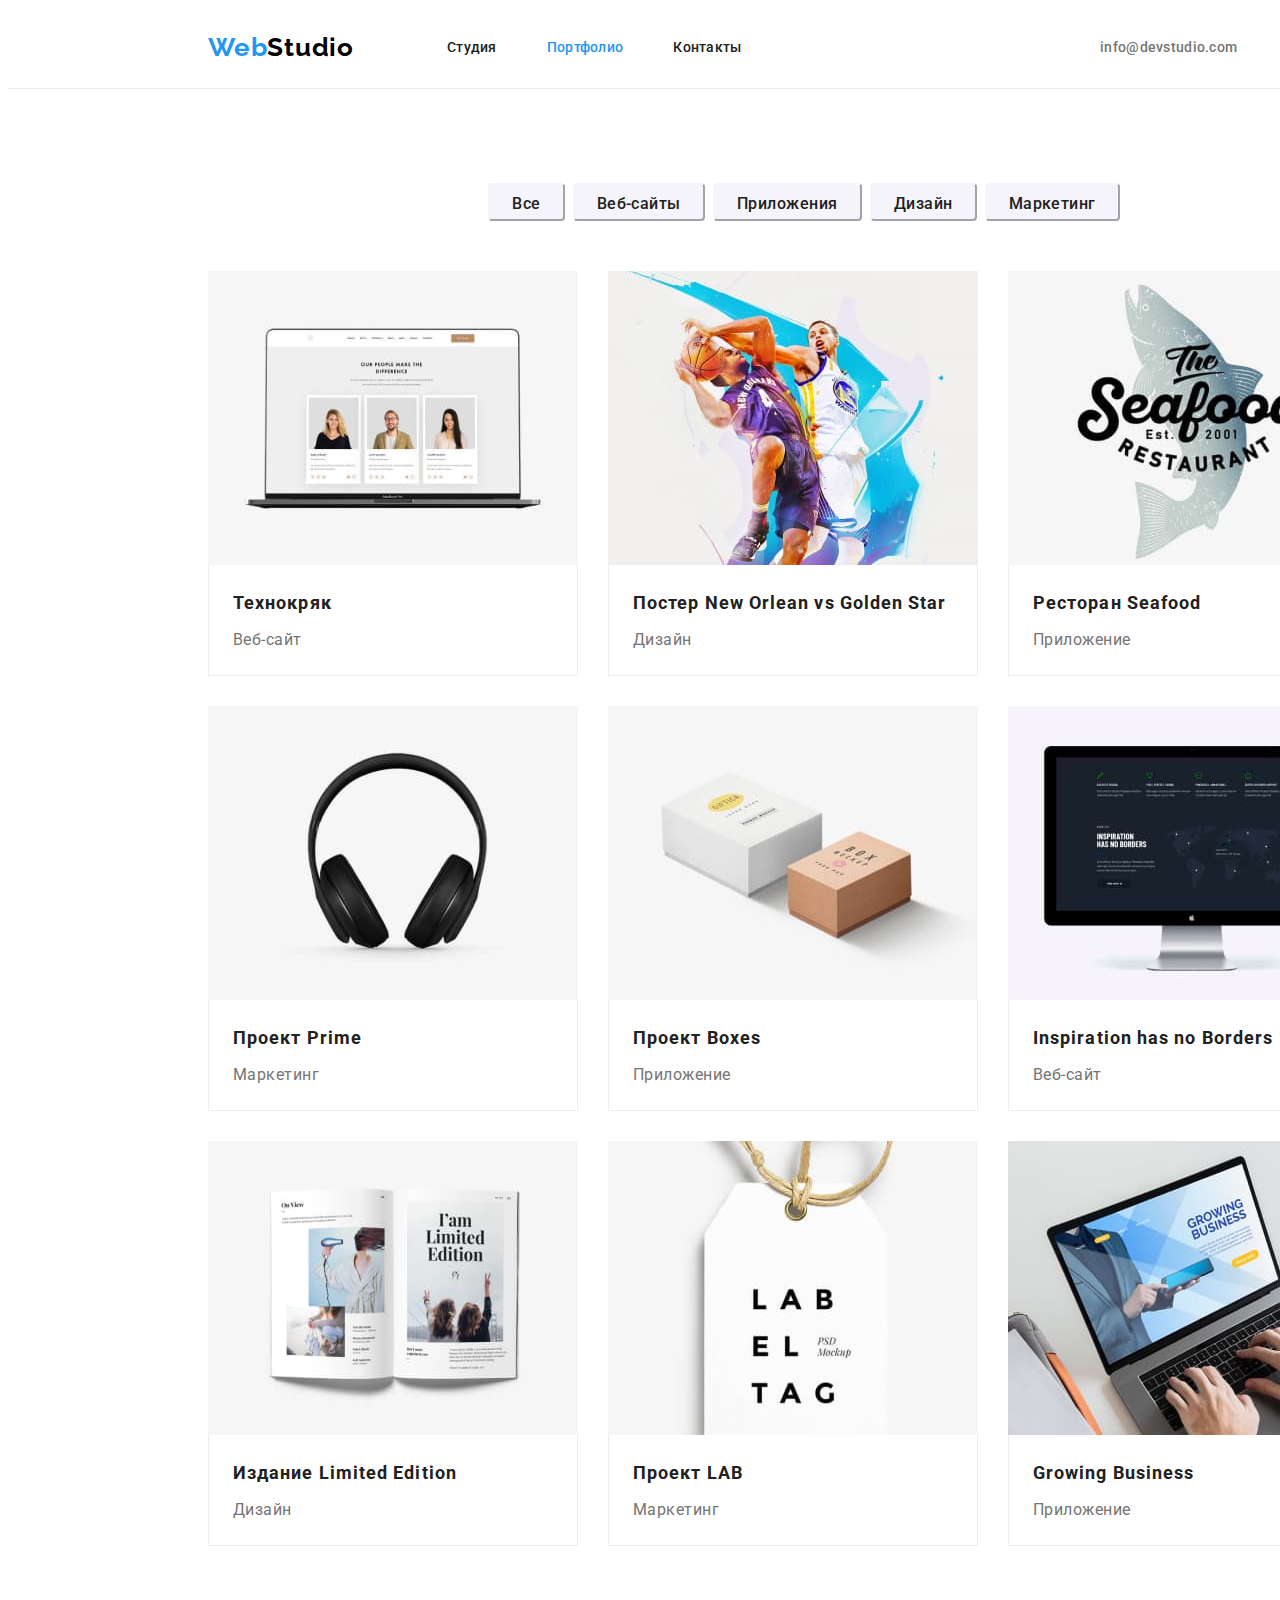
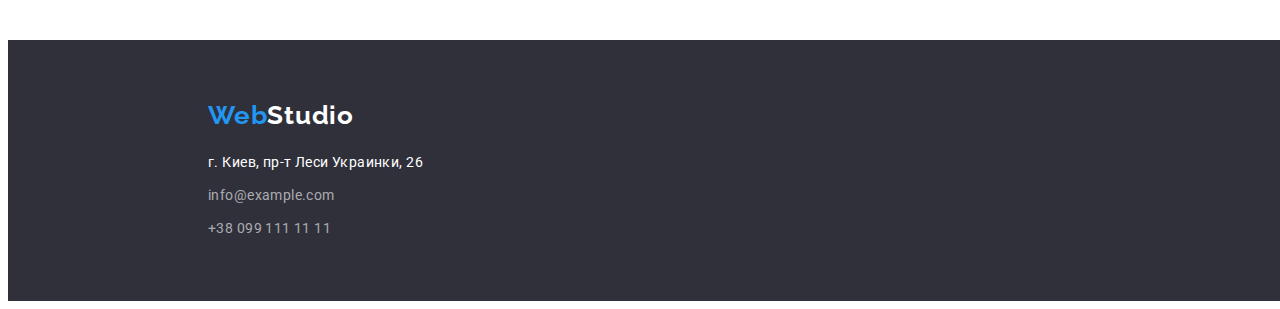
==== portfolio.html @ 2e9b2aa6 "add the work place by copy from HW3" ====
<!DOCTYPE html>
<html lang="ru">

<head>
    <meta charset="UTF-8">
    <meta http-equiv="X-UA-Compatible" content="IE=edge">
    <meta name="viewport" content="width=device-width, initial-scale=1.0">
    
    <link rel="preconnect" href="https://fonts.googleapis.com">
    <link rel="preconnect" href="https://fonts.gstatic.com" crossorigin>
    <link href="https://fonts.googleapis.com/css2?family=Raleway:ital,wght@0,700;1,700&family=Roboto:ital,wght@0,400;0,500;0,700;0,900;1,400;1,500;1,700;1,900&display=swap" rel="stylesheet">
    <link rel="stylesheet" href="https://cdnjs.cloudflare.com/ajax/libs/modern-normalize/1.1.0/modern-normalize.min.css"
        integrity="sha512-wpPYUAdjBVSE4KJnH1VR1HeZfpl1ub8YT/NKx4PuQ5NmX2tKuGu6U/JRp5y+Y8XG2tV+wKQpNHVUX03MfMFn9Q=="
        crossorigin="anonymous" referrerpolicy="no-referrer" />
    <title>portfolio.html</title>
    
    <link rel="stylesheet" href="./styles.css/styles.css">
</head>

<body>
    <!-- Шапка сайту -->
        <header class="head">
            <div class="container header">
                <nav class="nav-header">
                    <a class="logo" href="./index.html">
                        <span class="logo-color">Web</span>Studio
                    </a>
                
                    <ul class="nav-list">
                        <li class="nav-item"><a class="link" href="./index.html">Студия</a></li>
                        <li class="nav-item"><a class="link link-portfolio" href="./portfolio.html">Портфолио</a></li>
                        <li class="nav-item"><a class="link" href="">Контакты</a></li>
                    </ul>
                </nav>
                
                <ul class="contact">
                    <li class="link-item"><a class="link-contact" href="mailto:">info@devstudio.com</a></li>
                    <li class="link-item"> <a class="link-contact" href="tel:+380961111111">+38 096 111 11 11</a></li>
                </ul>
            </div>
        </header>
    <!-- основна частина документу  -->
    <main>
        <section class="section-filters">
            <h1 class="filter-title">a</h1>
            <div class="container">
                <ul class="button-list">
                <li class="btn-item"><button class="filter-button" type="button">Все</button></li>
                <li class="btn-item"><button class="filter-button" type="button">Веб-сайты</button></li>
                <li class="btn-item"><button class="filter-button" type="button">Приложения</button></li>
                <li class="btn-item"><button class="filter-button" type="button">Дизайн</button></li>
                <li class="btn-item"><button class="filter-button" type="button">Маркетинг</button></li>
            </ul>
            <ul class="portfolio-list">
                <li class="pl-item">
                    <img class="no-gap" src="./images/portfolio/img_1.jpg" alt="Технокряк" width="370">
                   <div class="description">
                        <h2 class="pl-title">Технокряк</h2>
                        <p class="portfolio-text">Веб-сайт</p>
                   </div>
                </li>
                <li class="pl-item">
                    <img class="no-gap" src="./images/portfolio/img_2.jpg" alt="Постер New Orlean vs Golden Star" width="370">
                    <div class="description">
                        <h2 class="pl-title">Постер New Orlean vs Golden Star</h2>
                        <p class="portfolio-text">Дизайн</p>
                    </div>
                </li>
                <li class="pl-item">
                    <img class="no-gap" src="./images/portfolio/img_3.jpg" alt="Ресторан Seafood" width="370">
                   <div class="description">
                        <h2 class="pl-title">Ресторан Seafood</h2>
                        <p class="portfolio-text">Приложение</p>
                   </div>
                </li>
                <li class="pl-item">
                    <img class="no-gap" src="./images/portfolio/img_4.jpg" alt="Проект Prime" width="370">
                    <div class="description">
                        <h2 class="pl-title">Проект Prime</h2>
                        <p class="portfolio-text">Маркетинг</p>
                    </div>
                </li>
                <li class="pl-item">
                    <img class="no-gap" src="./images/portfolio/img_5.jpg" alt="Проект Boxes" width="370">
                    <div class="description">
                        <h2 class="pl-title">Проект Boxes</h2>
                        <p class="portfolio-text">Приложение</p>
                    </div>
                </li>
                <li class="pl-item">
                    <img class="no-gap" src="./images/portfolio/img_6.jpg" alt="Inspiration has no Borders" width="370">
                    <div class="description">
                        <h2 class="pl-title">Inspiration has no Borders</h2>
                        <p class="portfolio-text">Веб-сайт</p>
                    </div>
                </li>
                <li class="pl-item">
                    <img class="no-gap" src="./images/portfolio/img_7.jpg" alt="Издание Limited Edition" width="370">
                    <div class="description">
                        <h2 class="pl-title">Издание Limited Edition</h2>
                        <p class="portfolio-text">Дизайн</p>
                    </div>
                </li>
                <li class="pl-item">
                    <img class="no-gap" src="./images/portfolio/img_8.jpg" alt="Проект LAB" width="370">
                    <div class="description">
                        <h2 class="pl-title">Проект LAB</h2>
                        <p class="portfolio-text">Маркетинг</p>
                    </div>
                </li>
                <li class="pl-item">
                    <img class="no-gap" src="./images/portfolio/img_9.jpg" alt="Growing Business" width="370">
                    <div class="description">
                        <h2 class="pl-title">Growing Business</h2>
                        <p class="portfolio-text">Приложение</p>
                    </div>
                </li>
            </ul>
        </div>
        </section>

    </main>

    <!-- footer -->
    <footer class="footer">
        <div class="container">
            <a class="logo-footer" href="./index.html">
                <span class="logo-color">Web</span>Studio
            </a>
            <address class="footer-address">
                <ul class="footer-list">
                    <li class="adr-item"> <a class="address-link" href="">г. Киев, пр-т Леси Украинки, 26</a> </li>
                    <li class="contact-atribute adr-item"> <a class="address-link" href="mailto:info@devstudio.com">info@example.com</a>
                    </li>
                    <li class="contact-atribute adr-item"> <a class="address-link" href="tel:+380991111111">+38 099 111 11 11</a> </li>
                </ul>
            </address>
        </div>
    </footer>

</body>

</html>
---- styles.css/styles.css ----
:root {
  --main-color: #212121;
  --second-color: #757575;
  --hover-color: #2196f3;
  --footer-text-color: #ffffff;
  --between-list-margin: 30px;
  --between-section-margin: 94px;
}
body {
  background-color: #ffffff;
  color: var(--main-color);
  font-family: 'Roboto', sans-serif;
  text-decoration: none;
  width: 1600px;
}

h1,
h2,
h3,
h4,
h5,
h6,
p {
  margin: 0;
}
ul {
  margin: 0;
  padding: 0;
}
.no-gap {
  display: block;
}
/* header */
.container {
  width: 1200px;
  padding-left: 15px;
  padding-right: 15px;
  margin: 0 auto;
  /* outline: 2px solid red; */
}
/* .logo.link.link-contact {
  display: block;
  flex-direction: row;
  justify-content: space-between;
} */
/* .header-list {
  display: flex;
} */
.header {
  display: flex;
  flex-direction: row;
  align-items: center;
}
.head {
  border-bottom: 1px solid #ececec;
}
.logo {
  /* display: inline-block; */
  font-weight: 700;
  color: #000000;
  font-size: 26px;
  line-height: 1.19;
  font-family: 'Raleway', sans-serif;
  text-decoration: none;
  letter-spacing: 0.03em;
  margin-right: 93px;
  padding-top: 24px;
  padding-bottom: 25px;
}
.logo-color {
  color: var(--hover-color);
}
.nav-list {
  display: flex;
}
.nav-list > .nav-item:nth-child(-n + 2) {
  margin-right: 50px;
}

.nav-header {
  display: flex;
  align-items: center;
}
.contact {
  margin-left: auto;
}

.nav-list,
.contact {
  display: inline-flex;

  font-size: 14px;
  line-height: 1.14;
  font-weight: 500;
  list-style-type: none;
  letter-spacing: 0.02em;
}
.link {
  color: var(--main-color);
  text-decoration: none;
  padding-top: 32px;
  padding-bottom: 32px;
}
.link-studio {
  color: var(--hover-color);
}
.link-portfolio {
  color: var(--hover-color);
}

.link-contact {
  display: inline-block;
  color: var(--second-color);
  text-decoration: none;
}
.contact > .link-item:nth-child(1) {
  margin-right: 50px;
}
.link:hover,
.link-contact:hover,
.link:focus,
.link-contact:focus {
  color: var(--hover-color);
}

/* body studio */
.hero {
  background-color: #2f303a;
  text-align: center;
  padding-top: 200px;
  padding-bottom: 200px;
}
.hero-title {
  color: var(--footer-text-color);
  font-size: 44px;
  line-height: 1.36;
  font-weight: 900;
  letter-spacing: 0.06em;
  text-transform: uppercase;
  max-width: 696px;
  margin-left: auto;
  margin-right: auto;
}
.hero-button {
  /* display: inline-block; */
  margin-top: 30px;
  background: #2196f3;
  border-color: #2196f3;
  border-radius: 4px;
  color: var(--footer-text-color);
  font-family: inherit;
  font-size: 16px;
  line-height: 1.88;
  font-weight: 700;
  letter-spacing: 0.06em;
  min-width: 200px;
  min-height: 50px;
  padding: 10px, 32px;
  cursor: pointer;
}
.hero-button:hover,
.hero-button:focus {
  background: #188ce8;
}
.section-list {
  list-style-type: none;
  display: flex;
}

.section-pluses {
  padding-top: var(--between-section-margin);
}
/* .pluses {
  display: flex;
  flex-direction: row;
} */
/* .section-list > li {
  width: 270px;
} */
.section-list > li:nth-child(-n + 3) {
  margin-right: var(--between-list-margin);
}
.section-pluses .pluses-title {
  font-size: 14px;
  line-height: 1.17;
  font-weight: 700;
  letter-spacing: 0.03em;
  text-transform: uppercase;
}
.pluses-text {
  font-size: 14px;
  line-height: 1.71;
  margin-top: 10px;
  max-width: 270px;
  min-height: 75px;
}
.section-pluses .pluses-text {
  color: var(--second-color);
  line-height: 1.71;
  letter-spacing: 0.03em;
}
.section-wtd {
  padding-top: var(--between-section-margin);
  padding-bottom: var(--between-section-margin);
}
.section-title {
  /* padding-top: var(--between-section-margin); */
  font-size: 36px;
  line-height: 1.17;
  font-weight: 700;
  text-align: center;
}
.wtd-list {
  display: flex;
  list-style-type: none;
  margin-top: 50px;
}
.wtd-list > .wtd-item:nth-child(-n + 2) {
  margin-right: var(--between-list-margin);
}

.footer-list {
  list-style-type: none;
}
.section-team {
  background: #f5f4fa;
  padding-top: var(--between-section-margin);
  padding-bottom: var(--between-section-margin);
  flex-wrap: nowrap;
}
.section-team .team-item {
  background: #ffffff;
  box-shadow: 0px 1px 3px rgba(0, 0, 0, 0.12), 0px 1px 1px rgba(0, 0, 0, 0.14),
    0px 2px 1px rgba(0, 0, 0, 0.2);
  border-radius: 0px 0px 4px 4px;
}

.team-list {
  display: flex;
  margin-top: 50px;
  list-style-type: none;
  /* display: inline-block; */
  /* margin-left: 0;
  margin-right: 0; */
  /* padding-bottom: 94px; */
  /* justify-content: center; */
}
/* .team-list:first-child {
  padding-left: 215px;
} */
.team-item {
  /* margin-right: var(--between-list-margin); */
  flex-basis: calc(100% / 4);
  text-align: center;
}
.team-item:nth-child(-n + 3) {
  margin-right: var(--between-list-margin);
}
.team-title {
  margin-top: 30px;
}
.team-text {
  margin-top: 10px;
  padding-bottom: 30px;
}
.team-list .team-title {
  color: var(--main-color);
  font-size: 16px;
  line-height: 1.19;
  font-weight: 500;
}
.team-list .team-text {
  color: var(--second-color);
  font-size: 16px;
  line-height: 1.19;
}

/* body portfolio */
.filter-title {
  position: absolute;
  width: 1px;
  height: 1px;
  margin: -1px;
  border: 0;
  padding: 0;

  white-space: nowrap;
  clip-path: inset(100%);
  clip: rect(0 0 0 0);
  overflow: hidden;
}

.section-filters {
  padding-top: var(--between-section-margin);
  padding-bottom: var(--between-section-margin);
  list-style-type: none;
}
.button-list {
  display: flex;
  list-style-type: none;
  justify-content: center;
  margin-right: 8px;
}
.btn-item {
  display: flex;
  margin-right: 8px;
  border: none;
  outline: none;
}
.button-list > .btn-item:last-child {
  margin-right: 0px;
}
.button-list .portfolio-list {
  list-style-type: none;
}
.filter-button {
  background: #f5f4fa;
  border-color: #f5f4fa;
  font-family: inherit;
  font-size: 16px;
  line-height: 1.63;
  font-weight: 500;
  letter-spacing: 0.03em;
  color: var(--main-color);
  border-radius: 4px;
  cursor: pointer;
  padding: 6px 22px;
  max-height: 38px;
}
.filter-button:hover,
.filter-button:focus {
  background: var(--hover-color);
  color: var(--footer-text-color);
}
.portfolio-list {
  margin-top: 50px;
  display: flex;
  flex-direction: row;
  flex-wrap: wrap;
  flex-basis: calc(100% / 3 - 30px);
  list-style-type: none;
}
.pl-item {
  margin-right: var(--between-list-margin);
  /* outline: 1px solid #eeeeee; */
  margin-bottom: var(--between-list-margin);
}
.portfolio-list > .pl-item:nth-child(3n + 3) {
  margin-right: 0;
}
.portfolio-list > .pl-item:nth-last-child(-n + 3) {
  margin-bottom: 0;
}
.pl-title {
  color: var(--main-color);
  font-size: 18px;
  line-height: 2;
  font-weight: 700;
  letter-spacing: 0.06em;
  padding-top: 20px;
}
.portfolio-text {
  color: var(--second-color);
  font-size: 16px;
  line-height: 1.88;
  letter-spacing: 0.03em;
  margin-top: 4px;
  padding-bottom: 20px;
}
.pl-title,
.portfolio-text {
  padding-left: 24px;
  padding-right: 24px;
}
.description {
  border: 1px solid #eeeeee;
  border-top: none;
}
/* footer */
.footer {
  background-color: #2f303a;
}
.footer-address {
  margin-top: 20px;
}
.logo-footer {
  display: inline-block;
  font-weight: 700;
  color: var(--footer-text-color);
  font-size: 26px;
  line-height: 1.19;
  font-family: 'Raleway', sans-serif;
  text-decoration: none;
  letter-spacing: 0.03em;
  padding-top: 60px;
}
.address-link {
  /* color: var(--main-color); */
  color: var(--footer-text-color);
  text-decoration: none;
  font-style: normal;
  font-size: 14px;
  line-height: 1.71;
  letter-spacing: 0.03em;
}
.contact-atribute .address-link {
  text-decoration: none;
  /* color: var(--main-color); */
  color: rgba(255, 255, 255, 0.6);
  font-size: 14px;
  line-height: 1.71;
  letter-spacing: 0.03em;
}
.adr-item:nth-child(-n + 2) {
  margin-bottom: 9px;
}
.footer-list > .adr-item:last-child {
  padding-bottom: 60px;
}
.address-link:hover,
.address-link:focus {
  color: var(--hover-color);
}
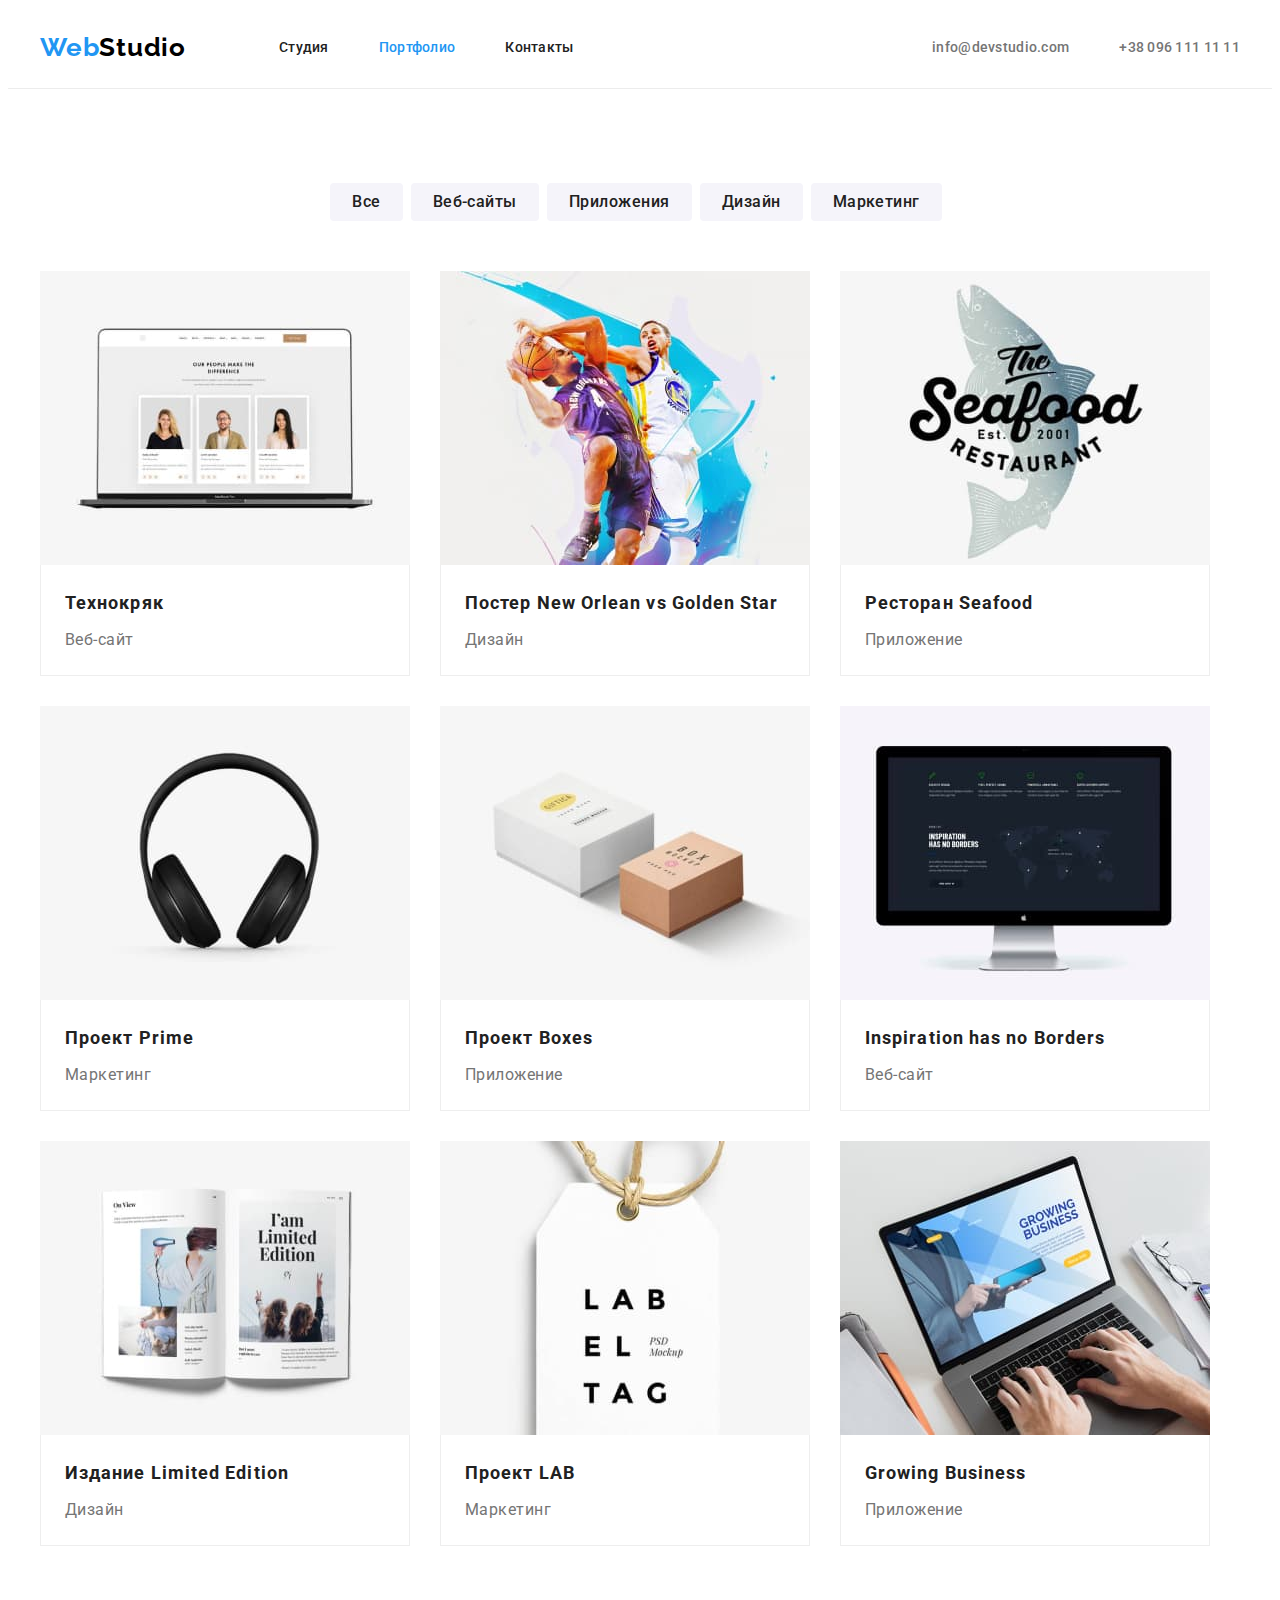
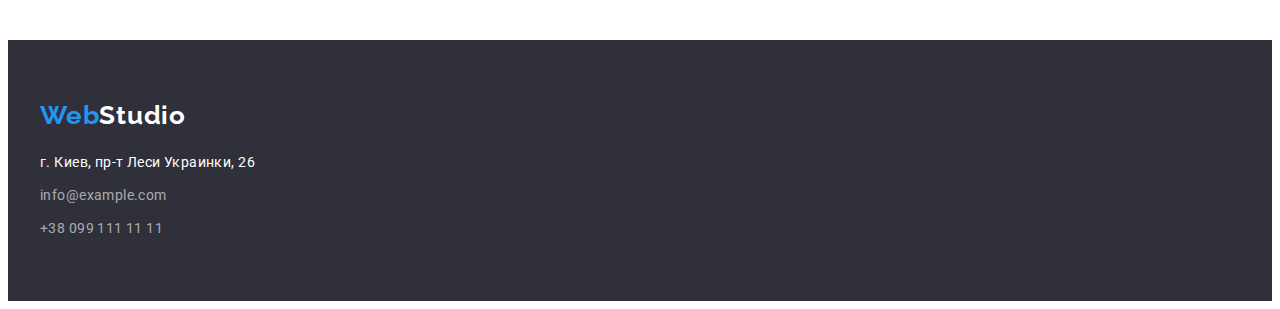
==== commit 72ec7dcc: "правки згідно зауважень ментора по роботі 3" ====
--- a/portfolio.html
+++ b/portfolio.html
@@ -54,63 +54,63 @@
             <ul class="portfolio-list">
                 <li class="pl-item">
                     <img class="no-gap" src="./images/portfolio/img_1.jpg" alt="Технокряк" width="370">
-                   <div class="description">
+                   <div class="pl-description">
                         <h2 class="pl-title">Технокряк</h2>
                         <p class="portfolio-text">Веб-сайт</p>
                    </div>
                 </li>
                 <li class="pl-item">
                     <img class="no-gap" src="./images/portfolio/img_2.jpg" alt="Постер New Orlean vs Golden Star" width="370">
-                    <div class="description">
+                    <div class="pl-description">
                         <h2 class="pl-title">Постер New Orlean vs Golden Star</h2>
                         <p class="portfolio-text">Дизайн</p>
                     </div>
                 </li>
                 <li class="pl-item">
                     <img class="no-gap" src="./images/portfolio/img_3.jpg" alt="Ресторан Seafood" width="370">
-                   <div class="description">
+                   <div class="pl-description">
                         <h2 class="pl-title">Ресторан Seafood</h2>
                         <p class="portfolio-text">Приложение</p>
                    </div>
                 </li>
                 <li class="pl-item">
                     <img class="no-gap" src="./images/portfolio/img_4.jpg" alt="Проект Prime" width="370">
-                    <div class="description">
+                    <div class="pl-description">
                         <h2 class="pl-title">Проект Prime</h2>
                         <p class="portfolio-text">Маркетинг</p>
                     </div>
                 </li>
                 <li class="pl-item">
                     <img class="no-gap" src="./images/portfolio/img_5.jpg" alt="Проект Boxes" width="370">
-                    <div class="description">
+                    <div class="pl-description">
                         <h2 class="pl-title">Проект Boxes</h2>
                         <p class="portfolio-text">Приложение</p>
                     </div>
                 </li>
                 <li class="pl-item">
                     <img class="no-gap" src="./images/portfolio/img_6.jpg" alt="Inspiration has no Borders" width="370">
-                    <div class="description">
+                    <div class="pl-description">
                         <h2 class="pl-title">Inspiration has no Borders</h2>
                         <p class="portfolio-text">Веб-сайт</p>
                     </div>
                 </li>
                 <li class="pl-item">
                     <img class="no-gap" src="./images/portfolio/img_7.jpg" alt="Издание Limited Edition" width="370">
-                    <div class="description">
+                    <div class="pl-description">
                         <h2 class="pl-title">Издание Limited Edition</h2>
                         <p class="portfolio-text">Дизайн</p>
                     </div>
                 </li>
                 <li class="pl-item">
                     <img class="no-gap" src="./images/portfolio/img_8.jpg" alt="Проект LAB" width="370">
-                    <div class="description">
+                    <div class="pl-description">
                         <h2 class="pl-title">Проект LAB</h2>
                         <p class="portfolio-text">Маркетинг</p>
                     </div>
                 </li>
                 <li class="pl-item">
                     <img class="no-gap" src="./images/portfolio/img_9.jpg" alt="Growing Business" width="370">
-                    <div class="description">
+                    <div class="pl-description">
                         <h2 class="pl-title">Growing Business</h2>
                         <p class="portfolio-text">Приложение</p>
                     </div>
--- a/styles.css/styles.css
+++ b/styles.css/styles.css
@@ -11,7 +11,6 @@
   color: var(--main-color);
   font-family: 'Roboto', sans-serif;
   text-decoration: none;
-  width: 1600px;
 }
 
 h1,
@@ -143,6 +142,7 @@
 }
 .hero-button {
   /* display: inline-block; */
+  border: none;
   margin-top: 30px;
   background: #2196f3;
   border-color: #2196f3;
@@ -256,12 +256,15 @@
 .team-item:nth-child(-n + 3) {
   margin-right: var(--between-list-margin);
 }
-.team-title {
-  margin-top: 30px;
-}
+.team-description {
+  padding-top: 30px;
+  padding-bottom: 30px;
+}
+/* .team-title {
+
+} */
 .team-text {
   margin-top: 10px;
-  padding-bottom: 30px;
 }
 .team-list .team-title {
   color: var(--main-color);
@@ -315,7 +318,7 @@
 }
 .filter-button {
   background: #f5f4fa;
-  border-color: #f5f4fa;
+  border: none;
   font-family: inherit;
   font-size: 16px;
   line-height: 1.63;
@@ -357,7 +360,6 @@
   line-height: 2;
   font-weight: 700;
   letter-spacing: 0.06em;
-  padding-top: 20px;
 }
 .portfolio-text {
   color: var(--second-color);
@@ -365,20 +367,22 @@
   line-height: 1.88;
   letter-spacing: 0.03em;
   margin-top: 4px;
-  padding-bottom: 20px;
-}
-.pl-title,
+}
+/* .pl-title,
 .portfolio-text {
   padding-left: 24px;
   padding-right: 24px;
-}
-.description {
+} */
+.pl-description {
+  padding: 20px 24px;
   border: 1px solid #eeeeee;
   border-top: none;
 }
 /* footer */
 .footer {
   background-color: #2f303a;
+  padding-top: 60px;
+  padding-bottom: 60px;
 }
 .footer-address {
   margin-top: 20px;
@@ -392,7 +396,6 @@
   font-family: 'Raleway', sans-serif;
   text-decoration: none;
   letter-spacing: 0.03em;
-  padding-top: 60px;
 }
 .address-link {
   /* color: var(--main-color); */
@@ -414,9 +417,9 @@
 .adr-item:nth-child(-n + 2) {
   margin-bottom: 9px;
 }
-.footer-list > .adr-item:last-child {
-  padding-bottom: 60px;
-}
+/* .footer-list > .adr-item:last-child {
+  
+} */
 .address-link:hover,
 .address-link:focus {
   color: var(--hover-color);
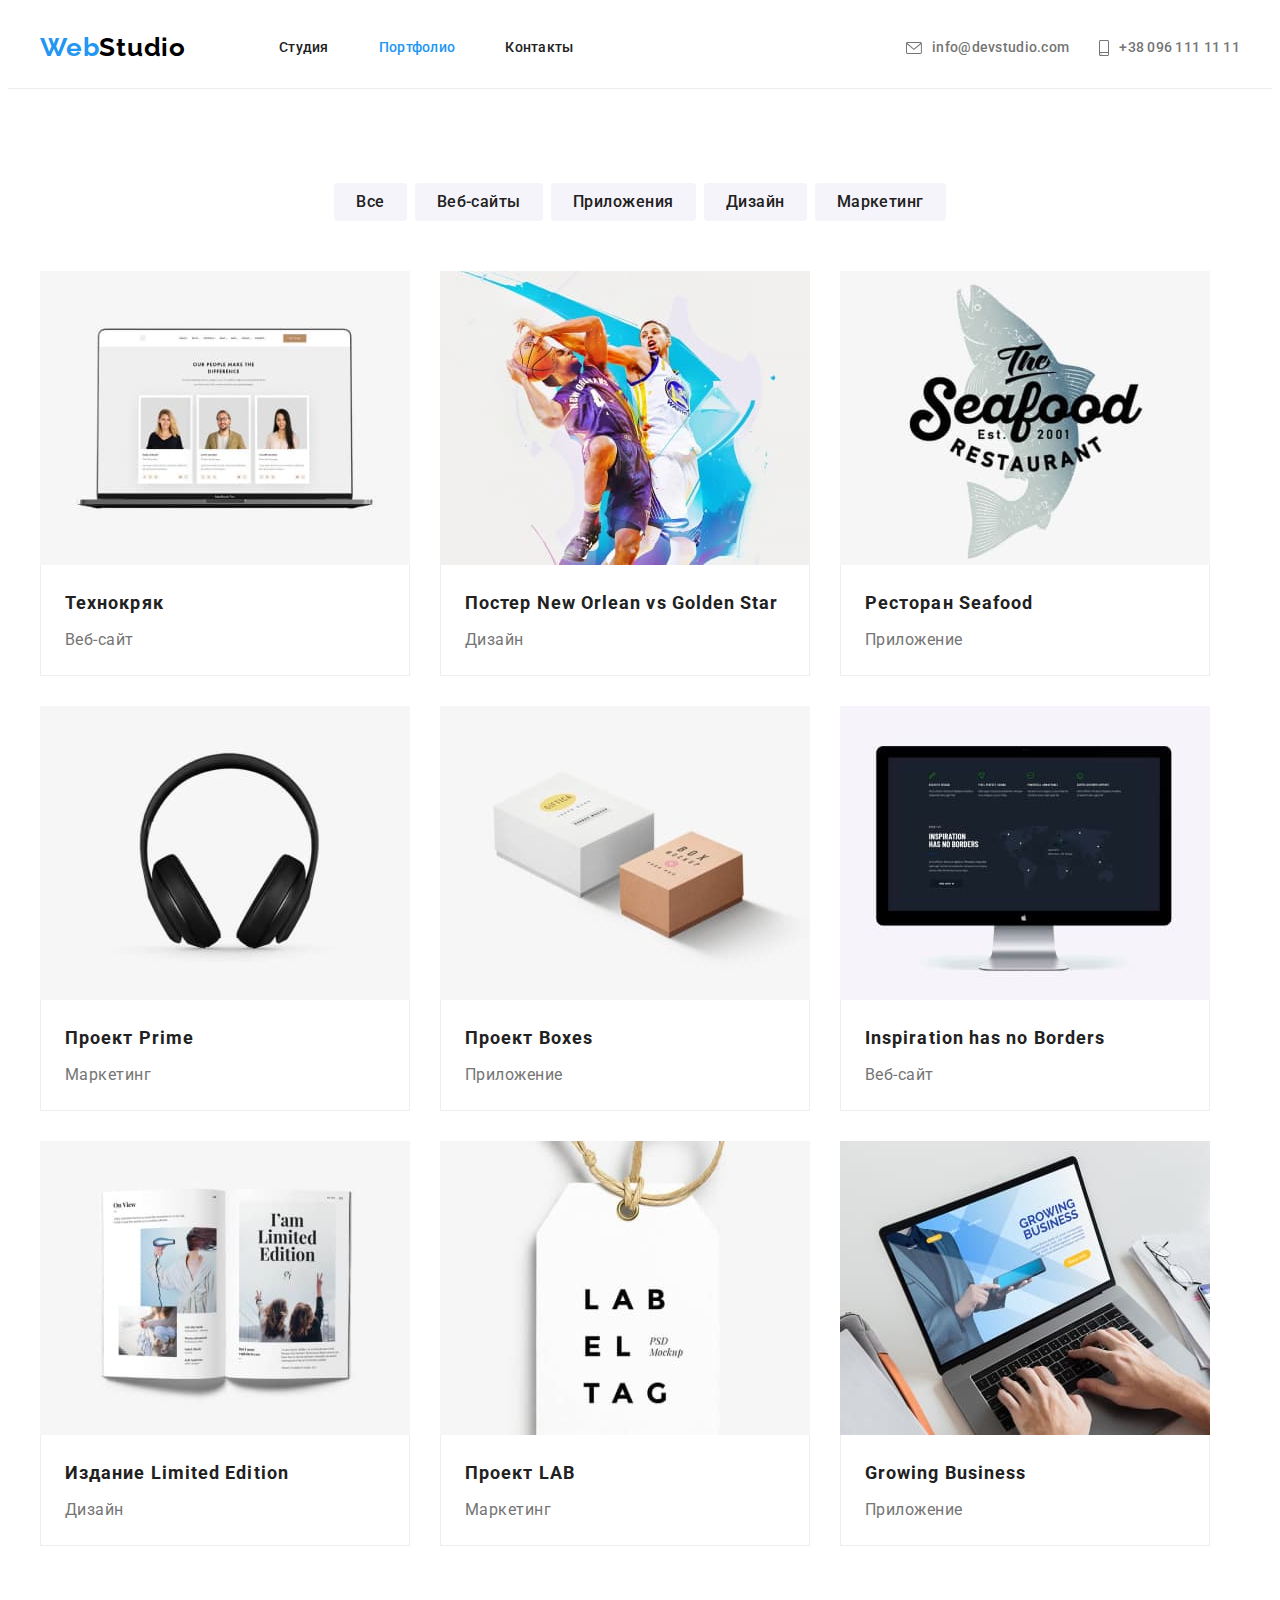
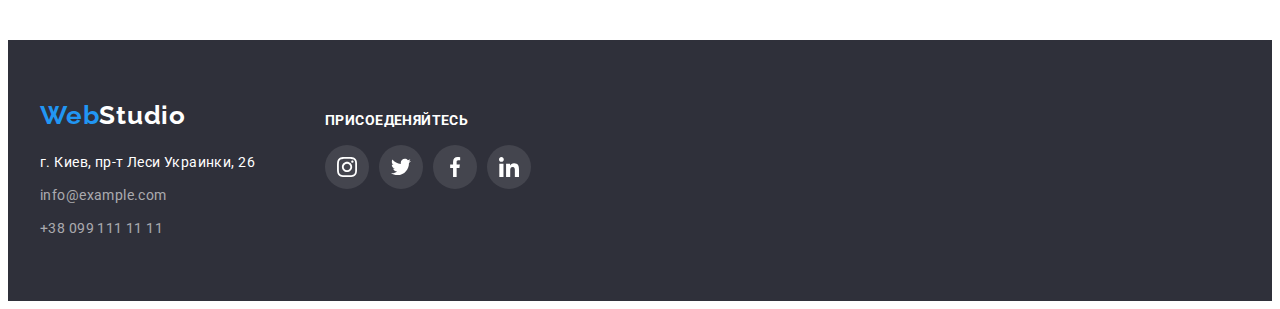
==== commit 2b6d0159: "make same header footer for portfolio page" ====
--- a/portfolio.html
+++ b/portfolio.html
@@ -33,10 +33,26 @@
                     </ul>
                 </nav>
                 
-                <ul class="contact">
-                    <li class="link-item"><a class="link-contact" href="mailto:">info@devstudio.com</a></li>
-                    <li class="link-item"> <a class="link-contact" href="tel:+380961111111">+38 096 111 11 11</a></li>
-                </ul>
+            <ul class="contact">
+                <li class="link-item">
+            
+                    <a class="link-contact" href="mailto:info@devstudio.com">
+                        <svg class="icon-contact" width="16px" height="12px">
+                            <use href="./images/icons.svg#icon-envelope"></use>
+                        </svg>
+                        info@devstudio.com</a>
+            
+                </li>
+            
+                <li class="link-item">
+            
+                    <a class="link-contact" href="tel:+380961111111">
+                        <svg class="icon-contact" width="10px" height="16px">
+                            <use href="./images/icons.svg#icon-smartphone"></use>
+                        </svg>
+                        +38 096 111 11 11</a>
+                </li>
+            </ul>
             </div>
         </header>
     <!-- основна частина документу  -->
@@ -123,18 +139,57 @@
 
     <!-- footer -->
     <footer class="footer">
-        <div class="container">
-            <a class="logo-footer" href="./index.html">
-                <span class="logo-color">Web</span>Studio
-            </a>
-            <address class="footer-address">
-                <ul class="footer-list">
-                    <li class="adr-item"> <a class="address-link" href="">г. Киев, пр-т Леси Украинки, 26</a> </li>
-                    <li class="contact-atribute adr-item"> <a class="address-link" href="mailto:info@devstudio.com">info@example.com</a>
+        <div class="container footer-joinus">
+    
+            <div class="left-block">
+                <a class="logo-footer" href="./index.html">
+                    <span class="logo-color">Web</span>Studio
+                </a>
+                <address class="footer-address">
+                    <ul class="footer-list">
+                        <li class="adr-item"> <a class="address-link" href="">г. Киев, пр-т Леси Украинки, 26</a> </li>
+                        <li class="contact-atribute adr-item"> <a class="address-link"
+                                href="mailto:info@devstudio.com">info@example.com</a></li>
+                        <li class="contact-atribute adr-item"> <a class="address-link" href="tel:+380991111111">+38 099 111
+                                11 11</a>
+                        </li>
+                    </ul>
+                </address>
+            </div>
+    
+            <div class="joinus">
+                <h3 class="joinus-title">Присоеденяйтесь</h3>
+                <ul class="social-ftr-list">
+                    <li class="social-ftr-item">
+                        <button class="social-ftr-btn">
+                            <svg class="icon-ftr-social" width="20px" height="20px">
+                                <use href="./images/icons.svg#icon-instagram"></use>
+                            </svg>
+                        </button>
                     </li>
-                    <li class="contact-atribute adr-item"> <a class="address-link" href="tel:+380991111111">+38 099 111 11 11</a> </li>
+                    <li class="social-ftr-item">
+                        <button class="social-ftr-btn">
+                            <svg class="icon-ftr-social" width="20px" height="20px">
+                                <use href="./images/icons.svg#icon-twitter"></use>
+                            </svg>
+                        </button>
+                    </li>
+                    <li class="social-ftr-item">
+                        <button class="social-ftr-btn">
+                            <svg class="icon-ftr-social" width="20px" height="20px">
+                                <use href="./images/icons.svg#icon-facebook"></use>
+                            </svg>
+                        </button>
+                    </li>
+                    <li class="social-ftr-item">
+                        <button class="social-ftr-btn">
+                            <svg class="icon-ftr-social" width="20px" height="20px">
+                                <use href="./images/icons.svg#icon-linkedin"></use>
+                            </svg>
+                        </button>
+                    </li>
                 </ul>
-            </address>
+            </div>
         </div>
     </footer>
 
--- a/styles.css/styles.css
+++ b/styles.css/styles.css
@@ -3,6 +3,7 @@
   --second-color: #757575;
   --hover-color: #2196f3;
   --footer-text-color: #ffffff;
+  --social-icon-color: #afb1b8;
   --between-list-margin: 30px;
   --between-section-margin: 94px;
 }
@@ -108,12 +109,13 @@
 }
 
 .link-contact {
-  display: inline-block;
+  display: inline-flex;
   color: var(--second-color);
   text-decoration: none;
+  align-items: center;
 }
 .contact > .link-item:nth-child(1) {
-  margin-right: 50px;
+  margin-right: 30px;
 }
 .link:hover,
 .link-contact:hover,
@@ -121,13 +123,32 @@
 .link-contact:focus {
   color: var(--hover-color);
 }
-
+.icon-contact:hover {
+  fill: var(--hover-color);
+}
+.link-item {
+  content: '';
+  display: inline-flex;
+}
+.icon-contact {
+  content: '';
+  fill: currentColor;
+
+  display: inline-flex;
+  margin-right: 10px;
+}
 /* body studio */
 .hero {
-  background-color: #2f303a;
+  background-color: #c4c4c4;
   text-align: center;
   padding-top: 200px;
   padding-bottom: 200px;
+  background-image: linear-gradient(to right, rgba(47, 48, 58, 0.4), rgba(47, 48, 58, 0.4)),
+    url(../images/hero/hero-img.jpg);
+  min-height: 600px;
+  max-width: 1600px;
+  margin-left: auto;
+  margin-right: auto;
 }
 .hero-title {
   color: var(--footer-text-color);
@@ -157,6 +178,7 @@
   min-height: 50px;
   padding: 10px, 32px;
   cursor: pointer;
+  box-shadow: 0px, 4px rgba(0, 0, 0, 0.15);
 }
 .hero-button:hover,
 .hero-button:focus {
@@ -166,17 +188,23 @@
   list-style-type: none;
   display: flex;
 }
-
+.pluses-icon-bg {
+  border: none;
+  background-color: #f5f4fa;
+  border-radius: 4px;
+  height: 120px;
+  width: 270px;
+}
+.icon-pluses {
+  content: '';
+  margin: 25px 100px;
+}
 .section-pluses {
   padding-top: var(--between-section-margin);
 }
-/* .pluses {
-  display: flex;
-  flex-direction: row;
-} */
-/* .section-list > li {
-  width: 270px;
-} */
+.pluses-title {
+  margin-top: 50px;
+}
 .section-list > li:nth-child(-n + 3) {
   margin-right: var(--between-list-margin);
 }
@@ -277,7 +305,84 @@
   font-size: 16px;
   line-height: 1.19;
 }
-
+.social-list {
+  contain: '';
+  display: flex;
+  list-style: none;
+  margin-top: 16px;
+  width: 206px;
+  margin-left: auto;
+  margin-right: auto;
+}
+.social-btn {
+  content: '';
+  display: inline-flex;
+  padding: 0;
+  margin: 0;
+  border: none;
+  width: 44px;
+  height: 44px;
+  border-radius: 50%;
+  background-position: center;
+  background-color: transparent;
+  fill: var(--social-icon-color);
+  justify-content: center;
+  align-items: center;
+}
+.icon-social {
+  content: '';
+  display: inline-flex;
+
+  /* fill: var(--social-icon-color); */
+}
+.social-btn:hover,
+.social-btn:focus {
+  content: '';
+  fill: var(--footer-text-color);
+  background-color: var(--hover-color);
+}
+
+.social-item:nth-child(-n + 3) {
+  margin-right: 10px;
+}
+.social-item {
+  align-items: center;
+}
+.clients {
+  padding-top: var(--between-section-margin);
+  padding-bottom: var(--between-section-margin);
+}
+.clients-list {
+  content: '';
+  display: flex;
+  list-style: none;
+  margin-top: 50px;
+}
+.client-btn {
+  list-style-type: none;
+  content: '';
+  display: flex;
+  padding: 0;
+  margin: 0;
+  border: none;
+  fill: var(--social-icon-color);
+  background-color: var(--footer-text-color);
+}
+.icon-client {
+  content: '';
+  border: 1px solid #afb1b8;
+  border-radius: 4px;
+  fill: var(--social-icon-color);
+}
+.clients-item:nth-child(-n + 5) {
+  margin-right: 30px;
+}
+.icon-client:hover,
+.icon-client:focus {
+  content: '';
+  fill: var(--hover-color);
+  border: 1px solid var(--hover-color);
+}
 /* body portfolio */
 .filter-title {
   position: absolute;
@@ -302,7 +407,7 @@
   display: flex;
   list-style-type: none;
   justify-content: center;
-  margin-right: 8px;
+  /* margin-right: 8px; */
 }
 .btn-item {
   display: flex;
@@ -334,6 +439,8 @@
 .filter-button:focus {
   background: var(--hover-color);
   color: var(--footer-text-color);
+  box-shadow: 0px 2px 2px 0px rgba(0, 0, 0, 0.12), 0px 1px 2px 0px rgba(0, 0, 0, 0.08),
+    0px 3px 1px 0px rgba(0, 0, 0, 0.1);
 }
 .portfolio-list {
   margin-top: 50px;
@@ -342,6 +449,11 @@
   flex-wrap: wrap;
   flex-basis: calc(100% / 3 - 30px);
   list-style-type: none;
+}
+.pl-item:hover,
+.pl-item:focus {
+  box-shadow: 1px 4px 6px 0px rgba(0, 0, 0, 0.16), 0px 4px 4px 0px rgba(0, 0, 0, 0.06),
+    0px 1px 1px 0px rgba(0, 0, 0, 0.12);
 }
 .pl-item {
   margin-right: var(--between-list-margin);
@@ -380,6 +492,7 @@
 }
 /* footer */
 .footer {
+  display: flex;
   background-color: #2f303a;
   padding-top: 60px;
   padding-bottom: 60px;
@@ -424,3 +537,99 @@
 .address-link:focus {
   color: var(--hover-color);
 }
+.joinus {
+  display: inline-block;
+  margin-left: 70px;
+  margin-top: 12px;
+}
+.joinus-title {
+  font-size: 14px;
+  line-height: 1.17;
+  font-weight: 700;
+  letter-spacing: 0.03em;
+  text-transform: uppercase;
+  color: var(--footer-text-color);
+}
+.social-ftr-list {
+  contain: '';
+  display: flex;
+  list-style: none;
+  margin-top: 16px;
+  width: 206px;
+}
+.social-ftr-btn {
+  content: '';
+  display: inline-flex;
+  padding: 0;
+  margin: 0;
+  border: none;
+  width: 44px;
+  height: 44px;
+  border-radius: 50%;
+  background-position: center;
+  background-color: rgba(255, 255, 255, 0.1);
+  fill: var(--footer-text-color);
+  justify-content: center;
+  align-items: center;
+}
+.footer-joinus {
+  display: flex;
+}
+.icon-ftr-social {
+  content: '';
+  display: inline-flex;
+}
+.social-ftr-item {
+  align-items: center;
+}
+.social-ftr-item:nth-child(-n + 3) {
+  margin-right: 10px;
+}
+.social-ftr-btn:hover,
+.social-ftr-btn:focus {
+  content: '';
+  background-color: var(--hover-color);
+}
+
+/* .social-list {
+  contain: '';
+  display: flex;
+  list-style: none;
+  margin-top: 16px;
+  width: 206px;
+  margin-left: auto;
+  margin-right: auto;
+}
+.social-btn {
+  content: '';
+  display: inline-flex;
+  padding: 0;
+  margin: 0;
+  border: none;
+  width: 44px;
+  height: 44px;
+  border-radius: 50%;
+  background-position: center;
+  background-color: transparent;
+  fill: var(--social-icon-color);
+  justify-content: center;
+  align-items: center;
+}
+.icon-social {
+  content: '';
+  display: inline-flex;
+
+  fill: var(--social-icon-color);
+}
+.social-btn:hover,
+.social-btn:focus {
+  content: '';
+  fill: var(--footer-text-color);
+  background-color: var(--hover-color);
+}
+
+.social-item:nth-child(-n + 3) {
+  margin-right: 10px;
+}
+.social-item {
+  align-items: center;  */
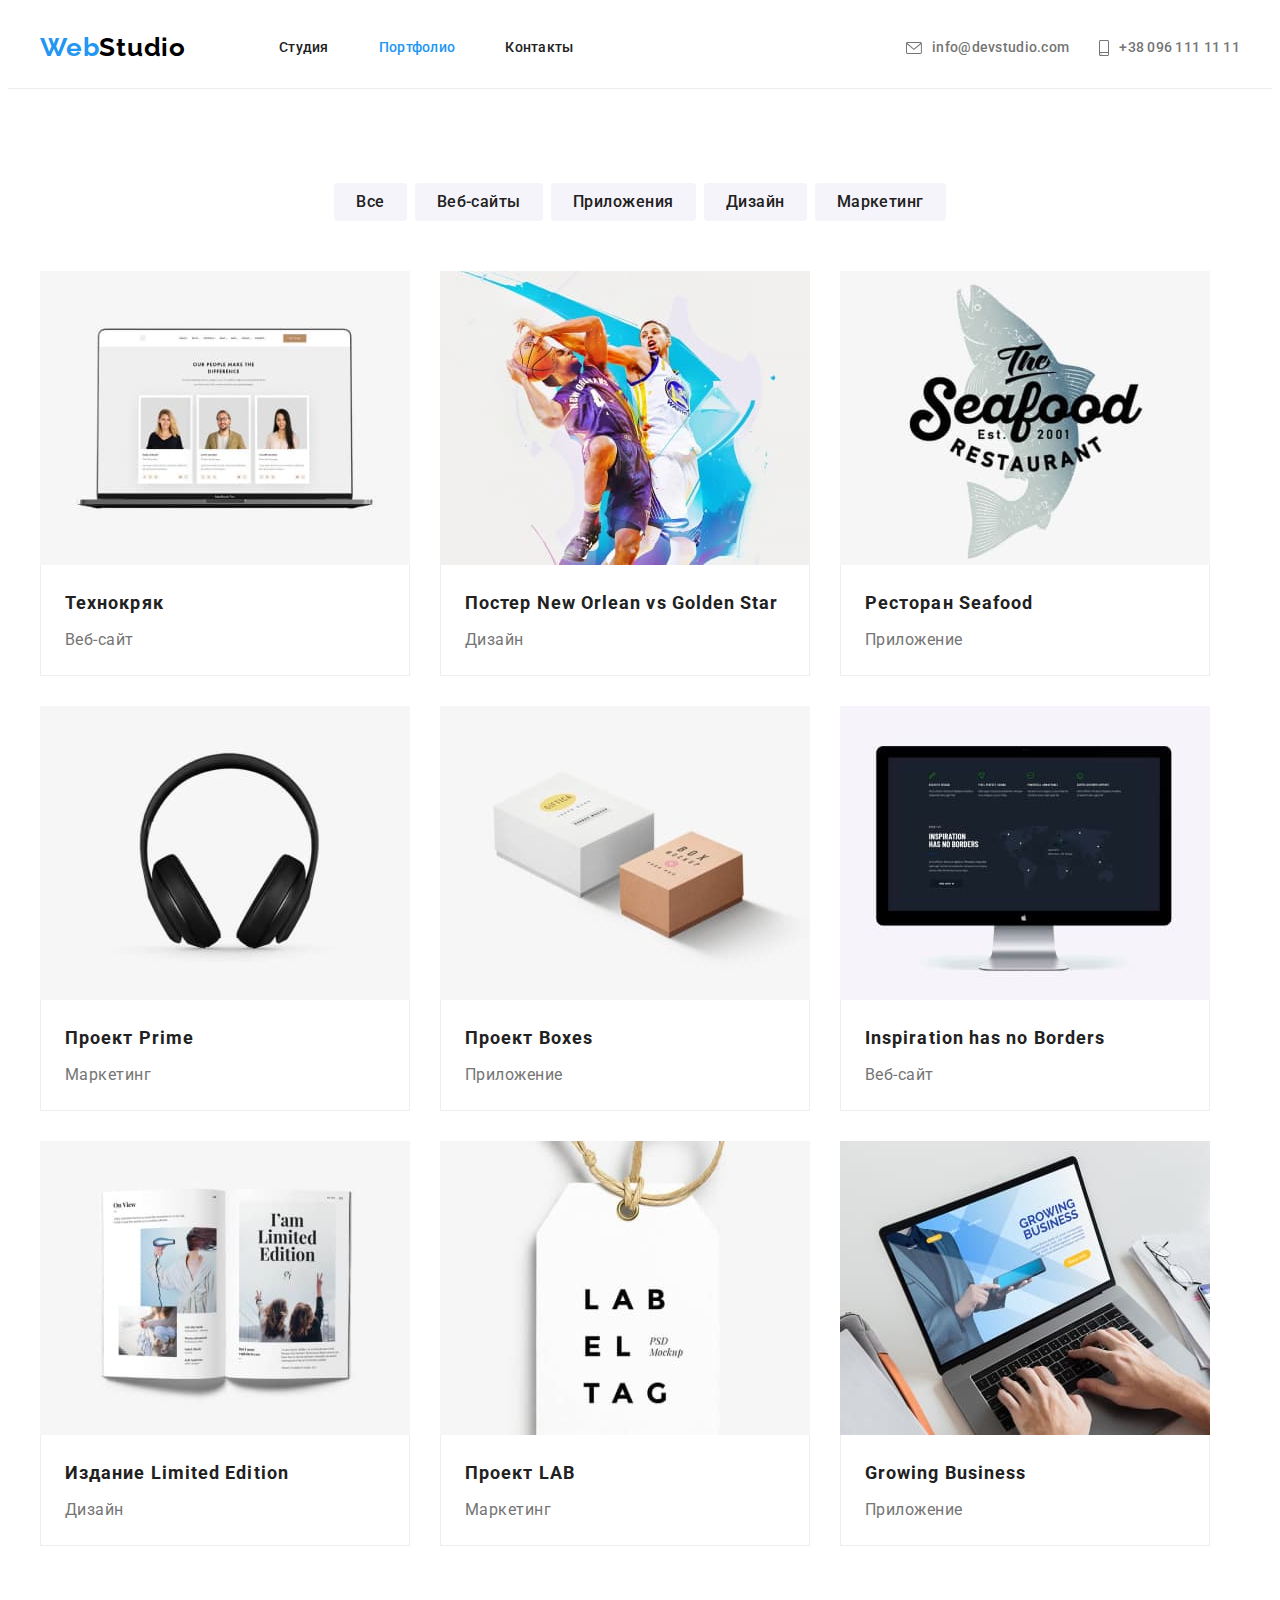
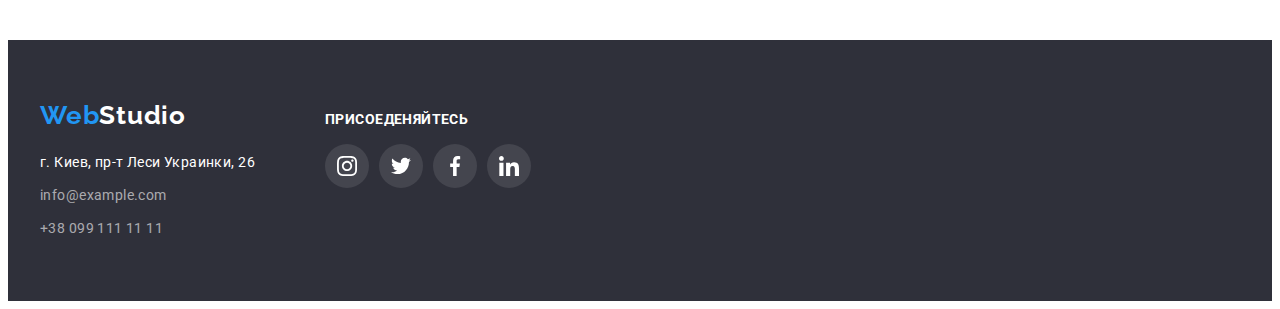
==== commit 19bf1405: "some small fixes" ====
--- a/portfolio.html
+++ b/portfolio.html
@@ -37,7 +37,7 @@
                 <li class="link-item">
             
                     <a class="link-contact" href="mailto:info@devstudio.com">
-                        <svg class="icon-contact" width="16px" height="12px">
+                        <svg class="icon-contact" width="16" height="12">
                             <use href="./images/icons.svg#icon-envelope"></use>
                         </svg>
                         info@devstudio.com</a>
@@ -47,7 +47,7 @@
                 <li class="link-item">
             
                     <a class="link-contact" href="tel:+380961111111">
-                        <svg class="icon-contact" width="10px" height="16px">
+                        <svg class="icon-contact" width="10" height="16">
                             <use href="./images/icons.svg#icon-smartphone"></use>
                         </svg>
                         +38 096 111 11 11</a>
@@ -161,32 +161,32 @@
                 <h3 class="joinus-title">Присоеденяйтесь</h3>
                 <ul class="social-ftr-list">
                     <li class="social-ftr-item">
-                        <button class="social-ftr-btn">
-                            <svg class="icon-ftr-social" width="20px" height="20px">
+                        <a class="social-ftr-link" href="">
+                            <svg class="icon-ftr-social" width="20" height="20">
                                 <use href="./images/icons.svg#icon-instagram"></use>
                             </svg>
-                        </button>
+                        </a>
                     </li>
                     <li class="social-ftr-item">
-                        <button class="social-ftr-btn">
-                            <svg class="icon-ftr-social" width="20px" height="20px">
+                        <a class="social-ftr-link" href="">
+                            <svg class="icon-ftr-social" width="20" height="20">
                                 <use href="./images/icons.svg#icon-twitter"></use>
                             </svg>
-                        </button>
+                        </a>
                     </li>
                     <li class="social-ftr-item">
-                        <button class="social-ftr-btn">
-                            <svg class="icon-ftr-social" width="20px" height="20px">
+                        <a class="social-ftr-link" href="">
+                            <svg class="icon-ftr-social" width="20" height="20">
                                 <use href="./images/icons.svg#icon-facebook"></use>
                             </svg>
-                        </button>
+                        </a>
                     </li>
                     <li class="social-ftr-item">
-                        <button class="social-ftr-btn">
-                            <svg class="icon-ftr-social" width="20px" height="20px">
+                        <a class="social-ftr-link" href="">
+                            <svg class="icon-ftr-social" width="20" height="20">
                                 <use href="./images/icons.svg#icon-linkedin"></use>
                             </svg>
-                        </button>
+                        </a>
                     </li>
                 </ul>
             </div>
--- a/styles.css/styles.css
+++ b/styles.css/styles.css
@@ -189,21 +189,23 @@
   display: flex;
 }
 .pluses-icon-bg {
+  display: flex;
   border: none;
   background-color: #f5f4fa;
   border-radius: 4px;
   height: 120px;
-  width: 270px;
+  justify-content: center;
+  align-items: center;
 }
 .icon-pluses {
-  content: '';
-  margin: 25px 100px;
+  display: flex;
+  content: '';
 }
 .section-pluses {
   padding-top: var(--between-section-margin);
 }
 .pluses-title {
-  margin-top: 50px;
+  margin-top: 30px;
 }
 .section-list > li:nth-child(-n + 3) {
   margin-right: var(--between-list-margin);
@@ -314,7 +316,7 @@
   margin-left: auto;
   margin-right: auto;
 }
-.social-btn {
+.social-link {
   content: '';
   display: inline-flex;
   padding: 0;
@@ -335,8 +337,8 @@
 
   /* fill: var(--social-icon-color); */
 }
-.social-btn:hover,
-.social-btn:focus {
+.social-link:hover,
+.social-link:focus {
   content: '';
   fill: var(--footer-text-color);
   background-color: var(--hover-color);
@@ -358,27 +360,27 @@
   list-style: none;
   margin-top: 50px;
 }
-.client-btn {
-  list-style-type: none;
-  content: '';
-  display: flex;
-  padding: 0;
-  margin: 0;
-  border: none;
-  fill: var(--social-icon-color);
-  background-color: var(--footer-text-color);
-}
-.icon-client {
-  content: '';
+.client-link {
+  list-style-type: none;
+  content: '';
+  display: flex;
+  border: none;
+  width: 170px;
+  height: 92px;
+  justify-content: center;
+  align-items: center;
+  fill: #afb1b8;
   border: 1px solid #afb1b8;
   border-radius: 4px;
-  fill: var(--social-icon-color);
+}
+.icon-client {
+  content: '';
 }
 .clients-item:nth-child(-n + 5) {
   margin-right: 30px;
 }
-.icon-client:hover,
-.icon-client:focus {
+.client-link:hover,
+.client-link:focus {
   content: '';
   fill: var(--hover-color);
   border: 1px solid var(--hover-color);
@@ -540,7 +542,6 @@
 .joinus {
   display: inline-block;
   margin-left: 70px;
-  margin-top: 12px;
 }
 .joinus-title {
   font-size: 14px;
@@ -557,7 +558,7 @@
   margin-top: 16px;
   width: 206px;
 }
-.social-ftr-btn {
+.social-ftr-link {
   content: '';
   display: inline-flex;
   padding: 0;
@@ -574,6 +575,7 @@
 }
 .footer-joinus {
   display: flex;
+  align-items: baseline;
 }
 .icon-ftr-social {
   content: '';
@@ -585,51 +587,8 @@
 .social-ftr-item:nth-child(-n + 3) {
   margin-right: 10px;
 }
-.social-ftr-btn:hover,
-.social-ftr-btn:focus {
+.social-ftr-link:hover,
+.social-ftr-link:focus {
   content: '';
   background-color: var(--hover-color);
 }
-
-/* .social-list {
-  contain: '';
-  display: flex;
-  list-style: none;
-  margin-top: 16px;
-  width: 206px;
-  margin-left: auto;
-  margin-right: auto;
-}
-.social-btn {
-  content: '';
-  display: inline-flex;
-  padding: 0;
-  margin: 0;
-  border: none;
-  width: 44px;
-  height: 44px;
-  border-radius: 50%;
-  background-position: center;
-  background-color: transparent;
-  fill: var(--social-icon-color);
-  justify-content: center;
-  align-items: center;
-}
-.icon-social {
-  content: '';
-  display: inline-flex;
-
-  fill: var(--social-icon-color);
-}
-.social-btn:hover,
-.social-btn:focus {
-  content: '';
-  fill: var(--footer-text-color);
-  background-color: var(--hover-color);
-}
-
-.social-item:nth-child(-n + 3) {
-  margin-right: 10px;
-}
-.social-item {
-  align-items: center;  */
